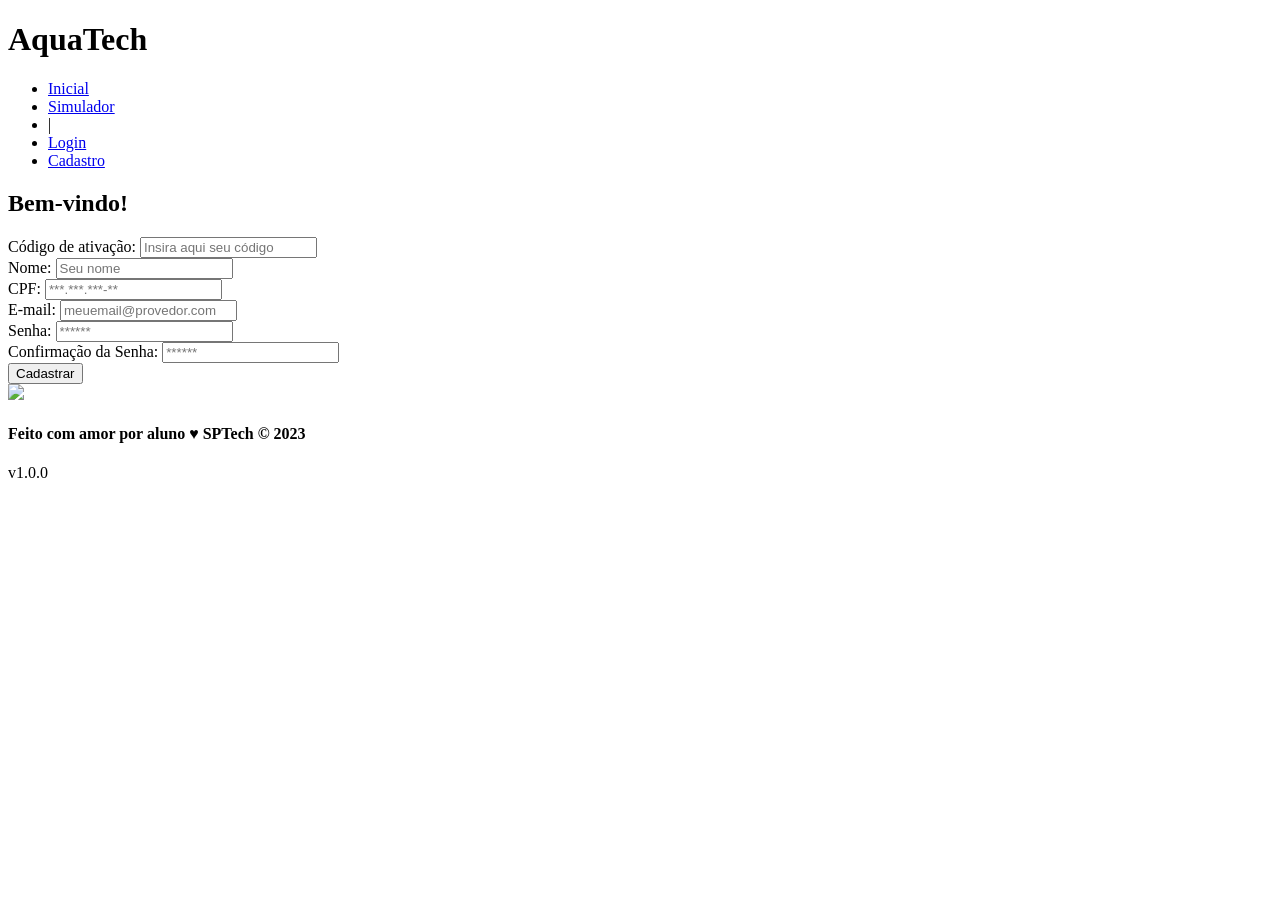
==== public/cadastro.html @ 796b5cca "Primeira atualização do projeto" ====
<!DOCTYPE html>
<html lang="pt-br">

<head>
  <meta charset="UTF-8" />
  <meta http-equiv="X-UA-Compatible" content="IE=edge" />
  <meta name="viewport" content="width=device-width, initial-scale=1.0" />

  <title>AquaTech | Cadastro</title>

  <script src="./js/sessao.js"></script>

  <link rel="stylesheet" href="./css/estilo.css" />
  <link rel="icon" href="./assets/icon/favicon2.ico" />
  <link rel="preconnect" href="https://fonts.gstatic.com" />
</head>

<body onload="listar()">
  <!--header inicio-->
  <div class="header">
    <div class="container">
      <h1 class="titulo">AquaTech</h1>
      <ul class="navbar">
        <li>
          <a href="index.html">Inicial</a>
        </li>
        <li>
          <a href="simulador.html">Simulador</a>
        </li>
        <li>|</li>
        <li>
          <a href="login.html">Login</a>
        </li>
        <li class="agora">
          <a href="#">Cadastro</a>
        </li>
      </ul>
    </div>
  </div>
  <!--header fim-->

  <div class="login">
    <div class="alerta_erro">
      <div class="card_erro" id="cardErro">
        <span id="mensagem_erro"></span>
      </div>
    </div>
    <div class="container">
      <div class="card card-cadastro">
        <h2>Bem-vindo!</h2>
        <div class="formulario">
          <!--
                         Para inserir mais um campo, copie uma das inputs abaixo.
                         Assim que inserir vá para o script abaixo.
                     -->
          <div class="campo">
            <span>Código de ativação:</span>
            <input id="codigo_input" type="text" placeholder="Insira aqui seu código" />
          </div>
          <div class="campo">
            <span>Nome:</span>
            <input id="nome_input" type="text" placeholder="Seu nome" />
          </div>
          <div class="campo">
            <span>CPF:</span>
            <input id="cpf_input" type="text" placeholder="***.***.***-**" />
          </div>
          <div class="campo">
            <span>E-mail:</span>
            <input id="email_input" type="text" placeholder="meuemail@provedor.com" />
          </div>
          <div class="campo">
            <span>Senha:</span>
            <input id="senha_input" type="password" placeholder="******" />
          </div>
          <div class="campo">
            <span>Confirmação da Senha:</span>
            <input id="confirmacao_senha_input" type="password" placeholder="******" />
          </div>
          <button class="botao" onclick="cadastrar()">Cadastrar</button>
        </div>
        <div id="div_aguardar" class="loading-div">
          <img src="./assets/circle-loading.gif" id="loading-gif" />
        </div>

        <div id="div_erros_login"></div>
      </div>
    </div>
  </div>

  <!--footer inicio-->
  <div class="footer">
    <div class="container">
      <h4>Feito com amor por aluno &hearts; SPTech &copy; 2023</h4>
      <span class="version">v1.0.0</span>
    </div>
  </div>
  <!--footer fim-->
</body>

</html>

<script>

  // Array para armazenar empresas cadastradas para validação de código de ativação 
  let listaEmpresasCadastradas = [];

  function cadastrar() {
    // aguardar();

    //Recupere o valor da nova input pelo nome do id
    // Agora vá para o método fetch logo abaixo
    var nomeVar = nome_input.value;
    var emailVar = email_input.value;
    var cpfVar = cpf_input.value;
    var senhaVar = senha_input.value;
    var confirmacaoSenhaVar = confirmacao_senha_input.value;
    var codigoVar = codigo_input.value;
    var idEmpresaVincular

    // Verificando se há algum campo em branco
    if (
      nomeVar == "" ||
      emailVar == "" ||
      cpfVar == "" ||
      senhaVar == "" ||
      confirmacaoSenhaVar == "" ||
      codigoVar == ""
    ) {
      cardErro.style.display = "block";
      mensagem_erro.innerHTML =
        "(Mensagem de erro para todos os campos em branco)";

      finalizarAguardar();
      return false;
    } else {
      setInterval(sumirMensagem, 5000);
    }

    // Verificando se o código de ativação é de alguma empresa cadastrada
    for (let i = 0; i < listaEmpresasCadastradas.length; i++) {
      if (listaEmpresasCadastradas[i].codigo_ativacao == codigoVar) {
        idEmpresaVincular = listaEmpresasCadastradas[i].id
        console.log("Código de ativação válido.");
        break;
      } else {
        cardErro.style.display = "block";
        mensagem_erro.innerHTML = "(Mensagem de erro para código inválido)";
        finalizarAguardar();
      }
    }

    // Enviando o valor da nova input
    fetch("/usuarios/cadastrar", {
      method: "POST",
      headers: {
        "Content-Type": "application/json",
      },
      body: JSON.stringify({
        // crie um atributo que recebe o valor recuperado aqui
        // Agora vá para o arquivo routes/usuario.js
        nomeServer: nomeVar,
        emailServer: emailVar,
        cpfServer: cpfVar,
        senhaServer: senhaVar,
        idEmpresaVincularServer: idEmpresaVincular
      }),
    })
      .then(function (resposta) {
        console.log("resposta: ", resposta);

        if (resposta.ok) {
          cardErro.style.display = "block";

          mensagem_erro.innerHTML =
            "Cadastro realizado com sucesso! Redirecionando para tela de Login...";

          setTimeout(() => {
            window.location = "login.html";
          }, "2000");

          limparFormulario();
          finalizarAguardar();
        } else {
          throw "Houve um erro ao tentar realizar o cadastro!";
        }
      })
      .catch(function (resposta) {
        console.log(`#ERRO: ${resposta}`);
        finalizarAguardar();
      });

    return false;
  }

  // Listando empresas cadastradas 
  function listar() {
    fetch("/empresas/listar", {
      method: "GET",
    })
      .then(function (resposta) {
        resposta.json().then((empresas) => {
          empresas.forEach((empresa) => {
            listaEmpresasCadastradas.push(empresa);

            console.log("listaEmpresasCadastradas")
            console.log(listaEmpresasCadastradas[0].codigo_ativacao)
          });
        });
      })
      .catch(function (resposta) {
        console.log(`#ERRO: ${resposta}`);
      });
  }

  function sumirMensagem() {
    cardErro.style.display = "none";
  }
</script>
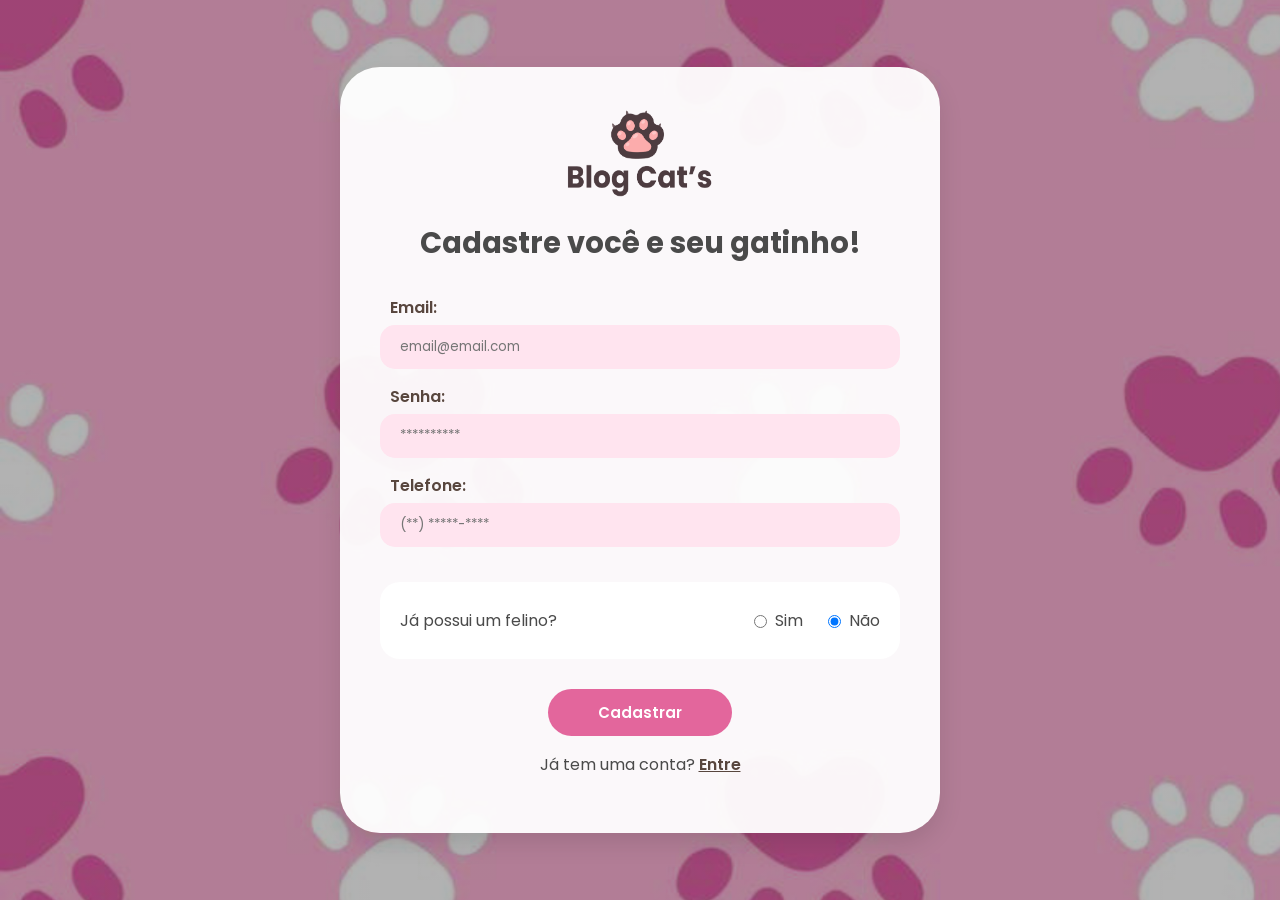
==== commit 1c0be002: "Primeira atualização com as páginas funcionando" ====
--- a/public/cadastro.html
+++ b/public/cadastro.html
@@ -2,218 +2,136 @@
 <html lang="pt-br">
 
 <head>
-  <meta charset="UTF-8" />
-  <meta http-equiv="X-UA-Compatible" content="IE=edge" />
-  <meta name="viewport" content="width=device-width, initial-scale=1.0" />
-
-  <title>AquaTech | Cadastro</title>
-
-  <script src="./js/sessao.js"></script>
-
-  <link rel="stylesheet" href="./css/estilo.css" />
-  <link rel="icon" href="./assets/icon/favicon2.ico" />
-  <link rel="preconnect" href="https://fonts.gstatic.com" />
+    <meta charset="UTF-8">
+    <meta name="viewport" content="width=device-width, initial-scale=1.0">
+    <title>Blog Cat's | Cadastro</title>
+    <link rel="stylesheet" href="./css/estilo.css">
+    <link rel="preconnect" href="https://fonts.googleapis.com">
+    <link href="https://fonts.googleapis.com/css2?family=Poppins:wght@300;400;600;800&display=swap" rel="stylesheet">
 </head>
 
-<body onload="listar()">
-  <!--header inicio-->
-  <div class="header">
-    <div class="container">
-      <h1 class="titulo">AquaTech</h1>
-      <ul class="navbar">
-        <li>
-          <a href="index.html">Inicial</a>
-        </li>
-        <li>
-          <a href="simulador.html">Simulador</a>
-        </li>
-        <li>|</li>
-        <li>
-          <a href="login.html">Login</a>
-        </li>
-        <li class="agora">
-          <a href="#">Cadastro</a>
-        </li>
-      </ul>
-    </div>
-  </div>
-  <!--header fim-->
+<body class="body-auth">
 
-  <div class="login">
-    <div class="alerta_erro">
-      <div class="card_erro" id="cardErro">
-        <span id="mensagem_erro"></span>
-      </div>
-    </div>
-    <div class="container">
-      <div class="card card-cadastro">
-        <h2>Bem-vindo!</h2>
-        <div class="formulario">
-          <!--
-                         Para inserir mais um campo, copie uma das inputs abaixo.
-                         Assim que inserir vá para o script abaixo.
-                     -->
-          <div class="campo">
-            <span>Código de ativação:</span>
-            <input id="codigo_input" type="text" placeholder="Insira aqui seu código" />
-          </div>
-          <div class="campo">
-            <span>Nome:</span>
-            <input id="nome_input" type="text" placeholder="Seu nome" />
-          </div>
-          <div class="campo">
-            <span>CPF:</span>
-            <input id="cpf_input" type="text" placeholder="***.***.***-**" />
-          </div>
-          <div class="campo">
-            <span>E-mail:</span>
-            <input id="email_input" type="text" placeholder="meuemail@provedor.com" />
-          </div>
-          <div class="campo">
-            <span>Senha:</span>
-            <input id="senha_input" type="password" placeholder="******" />
-          </div>
-          <div class="campo">
-            <span>Confirmação da Senha:</span>
-            <input id="confirmacao_senha_input" type="password" placeholder="******" />
-          </div>
-          <button class="botao" onclick="cadastrar()">Cadastrar</button>
-        </div>
-        <div id="div_aguardar" class="loading-div">
-          <img src="./assets/circle-loading.gif" id="loading-gif" />
-        </div>
+    <div class="alinhamento-auth">
+        <div class="card-auth">
+            <div class="logo-auth">
+                <img src="./assets/imgs/logo_sem_fundo.png" alt="Logo">
+            </div>
 
-        <div id="div_erros_login"></div>
-      </div>
-    </div>
-  </div>
+            <div id="etapa_usuario">
+                <h2>Cadastre você e seu gatinho!</h2>
+                <div class="formulario">
+                    <div class="campo">
+                        <span>Email:</span>
+                        <input id="email_input" type="text" placeholder="email@email.com">
+                    </div>
+                    <div class="campo">
+                        <span>Senha:</span>
+                        <input id="senha_input" type="password" placeholder="**********">
+                    </div>
+                    <div class="campo">
+                        <span>Telefone:</span>
+                        <input id="tel_input" type="text" placeholder="(**) *****-****">
+                    </div>
 
-  <!--footer inicio-->
-  <div class="footer">
-    <div class="container">
-      <h4>Feito com amor por aluno &hearts; SPTech &copy; 2023</h4>
-      <span class="version">v1.0.0</span>
-    </div>
-  </div>
-  <!--footer fim-->
+                    <div class="pergunta-pet">
+                        <p>Já possui um felino?</p>
+                        <div class="opcoes-radio">
+                            <label>
+                                <input type="radio" name="temPet" value="sim" onclick="mudarBotao('proximo')"> Sim
+                            </label>
+                            <label>
+                                <input type="radio" name="temPet" value="nao" onclick="mudarBotao('cadastrar')" checked>
+                                Não
+                            </label>
+                        </div>
+                    </div>
+                </div>
+            </div>
+
+            <div id="etapa_pet" style="display: none;">
+                <h2>Insira as informações sobre seu felino!</h2>
+                <div class="formulario">
+                    <div class="campo">
+                        <span>Nome:</span>
+                        <input id="nome_pet_input" type="text" placeholder="ex: Mingau">
+                    </div>
+                    <div class="linha-dupla">
+                        <div class="campo">
+                            <span>Idade:</span>
+                            <input id="idade_pet_input" type="number">
+                        </div>
+                        <div class="campo">
+                            <span>Peso (kg):</span>
+                            <input id="peso_pet_input" type="number">
+                        </div>
+                    </div>
+                    <div class="campo">
+                        <span>Dias de companheirismo:</span>
+                        <input id="tempo_pet_input" type="number">
+                    </div>
+
+                    <div class="container-img-pet">
+                    </div>
+                </div>
+            </div>
+
+            <div class="acoes-auth">
+                <div class="botoes-fluxo">
+                    <button id="btn_voltar" class="btn-voltar" onclick="voltarEtapa()"
+                        style="display: none;">Voltar</button>
+                    <button id="btn_acao" class="btn-enviar" onclick="proximaEtapa()">Cadastrar</button>
+                </div>
+                <p id="link_login">Já tem uma conta? <a href="login.html">Entre</a></p>
+            </div>
+            <script>
+                function mudarBotao(tipo) {
+                    const btn = document.getElementById('btn_acao');
+                    if (tipo === 'proximo') {
+                        btn.innerHTML = "Próximo ->";
+                    } else {
+                        btn.innerHTML = "Cadastrar";
+                    }
+                }
+
+                function proximaEtapa() {
+                    const temPet = document.querySelector('input[name="temPet"]:checked').value;
+                    const etapaUser = document.getElementById('etapa_usuario');
+                    const etapaPet = document.getElementById('etapa_pet');
+                    const btnAcao = document.getElementById('btn_acao');
+                    const btnVoltar = document.getElementById('btn_voltar');
+                    const linkLogin = document.getElementById('link_login');
+
+                    if (temPet === 'sim' && etapaPet.style.display === 'none') {
+                        // Vai para a etapa do pet
+                        etapaUser.style.display = 'none';
+                        etapaPet.style.display = 'block';
+                        btnAcao.innerHTML = "Finalizar Cadastro";
+                        btnVoltar.style.display = "block"; // Mostra botão voltar
+                        linkLogin.style.display = 'none';
+                    } else {
+                        // Finaliza o cadastro
+                        alert("Usuário e Pet cadastrados com sucesso!");
+                        window.location.href = "index.html";
+                    }
+                }
+
+                function voltarEtapa() {
+                    const etapaUser = document.getElementById('etapa_usuario');
+                    const etapaPet = document.getElementById('etapa_pet');
+                    const btnAcao = document.getElementById('btn_acao');
+                    const btnVoltar = document.getElementById('btn_voltar');
+                    const linkLogin = document.getElementById('link_login');
+
+                    // Volta para a etapa do usuário
+                    etapaUser.style.display = 'block';
+                    etapaPet.style.display = 'none';
+                    btnAcao.innerHTML = "Próximo ->";
+                    btnVoltar.style.display = "none"; // Esconde botão voltar
+                    linkLogin.style.display = 'block';
+                }
+                
+            </script>
 </body>
 
-</html>
-
-<script>
-
-  // Array para armazenar empresas cadastradas para validação de código de ativação 
-  let listaEmpresasCadastradas = [];
-
-  function cadastrar() {
-    // aguardar();
-
-    //Recupere o valor da nova input pelo nome do id
-    // Agora vá para o método fetch logo abaixo
-    var nomeVar = nome_input.value;
-    var emailVar = email_input.value;
-    var cpfVar = cpf_input.value;
-    var senhaVar = senha_input.value;
-    var confirmacaoSenhaVar = confirmacao_senha_input.value;
-    var codigoVar = codigo_input.value;
-    var idEmpresaVincular
-
-    // Verificando se há algum campo em branco
-    if (
-      nomeVar == "" ||
-      emailVar == "" ||
-      cpfVar == "" ||
-      senhaVar == "" ||
-      confirmacaoSenhaVar == "" ||
-      codigoVar == ""
-    ) {
-      cardErro.style.display = "block";
-      mensagem_erro.innerHTML =
-        "(Mensagem de erro para todos os campos em branco)";
-
-      finalizarAguardar();
-      return false;
-    } else {
-      setInterval(sumirMensagem, 5000);
-    }
-
-    // Verificando se o código de ativação é de alguma empresa cadastrada
-    for (let i = 0; i < listaEmpresasCadastradas.length; i++) {
-      if (listaEmpresasCadastradas[i].codigo_ativacao == codigoVar) {
-        idEmpresaVincular = listaEmpresasCadastradas[i].id
-        console.log("Código de ativação válido.");
-        break;
-      } else {
-        cardErro.style.display = "block";
-        mensagem_erro.innerHTML = "(Mensagem de erro para código inválido)";
-        finalizarAguardar();
-      }
-    }
-
-    // Enviando o valor da nova input
-    fetch("/usuarios/cadastrar", {
-      method: "POST",
-      headers: {
-        "Content-Type": "application/json",
-      },
-      body: JSON.stringify({
-        // crie um atributo que recebe o valor recuperado aqui
-        // Agora vá para o arquivo routes/usuario.js
-        nomeServer: nomeVar,
-        emailServer: emailVar,
-        cpfServer: cpfVar,
-        senhaServer: senhaVar,
-        idEmpresaVincularServer: idEmpresaVincular
-      }),
-    })
-      .then(function (resposta) {
-        console.log("resposta: ", resposta);
-
-        if (resposta.ok) {
-          cardErro.style.display = "block";
-
-          mensagem_erro.innerHTML =
-            "Cadastro realizado com sucesso! Redirecionando para tela de Login...";
-
-          setTimeout(() => {
-            window.location = "login.html";
-          }, "2000");
-
-          limparFormulario();
-          finalizarAguardar();
-        } else {
-          throw "Houve um erro ao tentar realizar o cadastro!";
-        }
-      })
-      .catch(function (resposta) {
-        console.log(`#ERRO: ${resposta}`);
-        finalizarAguardar();
-      });
-
-    return false;
-  }
-
-  // Listando empresas cadastradas 
-  function listar() {
-    fetch("/empresas/listar", {
-      method: "GET",
-    })
-      .then(function (resposta) {
-        resposta.json().then((empresas) => {
-          empresas.forEach((empresa) => {
-            listaEmpresasCadastradas.push(empresa);
-
-            console.log("listaEmpresasCadastradas")
-            console.log(listaEmpresasCadastradas[0].codigo_ativacao)
-          });
-        });
-      })
-      .catch(function (resposta) {
-        console.log(`#ERRO: ${resposta}`);
-      });
-  }
-
-  function sumirMensagem() {
-    cardErro.style.display = "none";
-  }
-</script>+</html>
--- a/public/css/estilo.css
+++ b/public/css/estilo.css
@@ -0,0 +1,823 @@
+:root {
+    --rosa-forte: #e3669c;
+    --rosa-suave: #ffe4ef;
+    --rosa-leve: #fff2f7;
+    --rosa-medio: #f5c0d8;
+    --amarelo: #f9d473;
+    --amarelo-suave: #fff9e6;
+    --marrom: #58463e;
+    --texto: #4a4a4a;
+    --branco: #ffffff;
+}
+
+* {
+    box-sizing: border-box;
+}
+
+body {
+    margin: 0;
+    padding: 0;
+    font-family: 'Poppins', sans-serif;
+    color: var(--texto);
+    background-color: var(--rosa-medio);
+    scroll-behavior: smooth;
+}
+
+/* ===== CONTAINER ===== */
+.container {
+    width: 85%;
+    margin: auto;
+    display: flex;
+    justify-content: space-between;
+    align-items: center;
+}
+
+/* ===== HEADER ===== */
+.header {
+    background-color: var(--branco);
+    height: 90px;
+    box-shadow: 0 2px 10px rgba(0, 0, 0, 0.05);
+    position: sticky;
+    top: 0;
+    z-index: 1000;
+    display: flex;
+    align-items: center;
+}
+
+.div-logo {
+    display: flex;
+    align-items: center;
+    gap: 12px;
+}
+
+.logo-img {
+    height: 75px;
+    width: 130px;
+}
+
+.titulo {
+    color: var(--marrom);
+    font-weight: 800;
+    font-size: 22px;
+    margin: 0;
+}
+
+/* Navbar */
+.navbar {
+    display: flex;
+    list-style: none;
+    gap: 25px;
+    align-items: center;
+    margin: 0;
+    padding: 0;
+}
+
+.navbar a {
+    text-decoration: none;
+    color: var(--texto);
+    font-weight: 500;
+    font-size: 15px;
+    transition: color 0.2s;
+}
+
+.navbar a:hover {
+    color: var(--rosa-forte);
+}
+
+/* Item ativo (Home) */
+.navbar li.agora a,
+.navbar li a.ativo {
+    background-color: var(--rosa-suave);
+    color: var(--texto);
+    padding: 6px 18px;
+    border-radius: 20px;
+}
+
+/* Separador | */
+.navbar li.separador {
+    color: #ccc;
+    font-weight: 300;
+}
+
+/* Separador | */
+.navbar li.separador {
+    color: #ccc;
+    font-weight: 300;
+}
+
+/* Grupo Entrar | Cadastrar — pílula rosa */
+.btn-grupo-auth {
+    display: flex;
+    align-items: center;
+    background-color: var(--rosa-forte);
+    border-radius: 25px;
+    padding: 8px 20px;
+    gap: 10px;
+}
+
+/* Botão Cadastrar-se */
+.navbar .btn-nav a {
+    background-color: var(--rosa-forte);
+    color: var(--branco) !important;
+    padding: 8px 20px;
+    border-radius: 20px;
+    font-weight: 600;
+    transition: background-color 0.2s;
+}
+
+.navbar .btn-nav a:hover {
+    background-color: #cf4f88;
+}
+
+/* ===== HERO / BANNER ===== */
+.banner {
+    background-color: var(--rosa-leve);
+    min-height: 90vh;
+    display: flex;
+    align-items: center;
+    overflow: visible;
+    position: relative;
+    overflow-x: hidden;
+    position: relative;
+}
+
+.main-content {
+    gap: 40px;
+}
+
+.hero-texto {
+    width: 50%;
+}
+
+.hero-texto p {
+    font-size: 62px;
+    font-weight: 800;
+    line-height: 1.1;
+    color: var(--marrom);
+    margin-bottom: 30px;
+    
+}
+
+.hero-texto span {
+    color: var(--rosa-forte);
+}
+
+.hero-texto h4 {
+    font-weight: 400;
+    font-size: 18px;
+    line-height: 1.7;
+    color: var(--texto);
+    margin-bottom: 35px;
+}
+
+.btn-hero {
+    background-color: var(--rosa-forte);
+    color: var(--branco);
+    border: none;
+    padding: 15px 40px;
+    border-radius: 50px;
+    font-size: 17px;
+    font-weight: 600;
+    cursor: pointer;
+    font-family: 'Poppins', sans-serif;
+    transition: background-color 0.2s, transform 0.2s;
+}
+
+.btn-hero:hover {
+    background-color: #cf4f88;
+    transform: scale(1.03);
+}
+
+/* Imagem Hero */
+.hero-img-container {
+    position: relative;
+    width: 70%;
+    display: flex;
+    justify-content: center;
+    align-items: center;
+    height: 520px;
+    position: relative;
+    /* Permite que o gatinho "vaze" para fora do container mas fique preso à borda da tela */
+    overflow: visible;
+}
+
+/* Foto principal: sem borda, circular */
+.img-gatinho-hero {
+    width: 500px;
+    height: 500px;
+    object-fit: cover;
+    border-radius: 50%;
+    border: none;
+    position: relative;
+    z-index: 2;
+}
+
+/* Círculo amarelo ATRÁS da foto principal */
+.circulo-amarelo {
+    position: absolute;
+    width: 200px;
+    height: 200px;
+    background-color: var(--amarelo);
+    border-radius: 50%;
+    /* levemente deslocado para direita/cima para aparecer atrás */
+    right: -30px;
+    top: 5px;
+    z-index: 1;
+}
+
+/* Bolinha pequena com o segundo gatinho — canto inferior direito */
+.bolinha-gatinho-pequeno {
+    position: absolute;
+    width: 280px;
+    height: 280px;
+    overflow: hidden;
+    bottom: 10px;
+    /* Move metade da largura para fora para criar o efeito meia-lua */
+    right: -100px; 
+    z-index: 3;
+    /* Remova box-shadow e border para evitar que a moldura apareça no corte */
+    box-shadow: none; 
+}
+
+.img-gatinho-pequeno {
+    width: 100%;
+    height: 100%;
+    /* Garante que a imagem preencha todo o espaço da div */
+    object-fit: cover; 
+    /* Ajusta a posição da imagem para a esquerda para o rosto do gato aparecer no semicírculo */
+    object-position: left center; 
+}
+
+/* ===== CURIOSIDADES ===== */
+.section-curiosidades {
+    padding: 80px 0;
+    background-color: var(--rosa-forte);
+}
+
+.container-curiosidades {
+    width: 80%;
+    margin: auto;
+}
+
+.titulo-sessao {
+    text-align: center;
+    color: var(--branco);
+    font-size: 32px;
+    font-weight: 700;
+    margin-bottom: 50px;
+}
+
+/* Cards de curiosidade */
+.card-curiosidade {
+    background: var(--branco);
+    border-radius: 30px;
+    display: flex;
+    align-items: center;
+    gap: 0;
+    margin-bottom: 30px;
+    overflow: hidden;
+    padding: 20px;
+    gap: 10px;
+}
+
+/* Card com borda de destaque (Antidoto) */
+.card-destaque {
+    border: 3px solid var(--rosa-medio);
+}
+
+.card-curiosidade img {
+    width: 280px;
+    height: 200px;
+    border-radius: 20px;
+    object-fit: cover;
+    flex-shrink: 0;
+}
+
+.texto-card {
+    padding: 10px 30px;
+}
+
+.texto-card h3 {
+    color: var(--rosa-forte);
+    font-size: 17px;
+    margin-top: 0;
+    margin-bottom: 10px;
+}
+
+.texto-card p {
+    font-size: 14px;
+    line-height: 1.7;
+    text-align: justify;
+    margin: 0;
+}
+
+/* CTA Pesquisa */
+.cta-pesquisa {
+    background-color: var(--amarelo-suave);
+    border-radius: 20px;
+    padding: 25px 40px;
+    text-align: center;
+    margin: 40px 0 20px;
+    font-size: 16px;
+    line-height: 1.7;
+    color: var(--texto);
+}
+
+.cta-pesquisa strong {
+    color: var(--marrom);
+}
+
+/* Escala da Felicidade */
+.escala-felicidade {
+    background-color: var(--rosa-suave);
+    border-radius: 30px;
+    overflow: hidden;
+    margin-bottom: 20px;
+}
+
+.escala-titulo {
+    background-color: var(--rosa-medio);
+    padding: 20px;
+    text-align: center;
+}
+
+.escala-titulo h3 {
+    margin: 0;
+    font-size: 22px;
+    font-weight: 800;
+    color: var(--rosa-forte);
+    letter-spacing: 1px;
+}
+
+.escala-corpo {
+    padding: 40px;
+    text-align: center;
+}
+
+.escala-corpo p {
+    font-size: 16px;
+    margin-bottom: 30px;
+    color: var(--texto);
+}
+
+/* Patinhas de votação */
+.patinhas-container {
+    display: flex;
+    justify-content: center;
+    gap: 30px;
+    margin-bottom: 30px;
+}
+
+.patinha-label {
+    display: flex;
+    flex-direction: column;
+    align-items: center;
+    cursor: pointer;
+    gap: 8px;
+}
+
+.patinha-label input[type="radio"] {
+    display: none;
+}
+
+.patinha-icone {
+    font-size: 40px;
+    opacity: 0.5;
+    transition: opacity 0.2s, transform 0.2s;
+}
+
+.patinha-label input[type="radio"]:checked + .patinha-icone {
+    opacity: 1;
+    transform: scale(1.2);
+}
+
+.patinha-label:hover .patinha-icone {
+    opacity: 0.85;
+    transform: scale(1.1);
+}
+
+.patinha-num {
+    font-size: 13px;
+    font-weight: 600;
+    color: var(--texto);
+}
+
+/* ===== BOTÃO ENVIAR (geral) ===== */
+.btn-enviar {
+    background-color: var(--rosa-forte);
+    color: var(--branco);
+    border: none;
+    padding: 12px 50px;
+    border-radius: 25px;
+    font-weight: 600;
+    font-size: 15px;
+    font-family: 'Poppins', sans-serif;
+    cursor: pointer;
+    transition: background-color 0.2s, transform 0.2s;
+}
+
+.btn-enviar:hover {
+    background-color: #cf4f88;
+    transform: scale(1.03);
+}
+
+/* ===== ADOÇÃO ===== */
+.section-adocao {
+    padding: 80px 0;
+    background-color: var(--branco);
+}
+
+/* Box título destaque */
+.box-titulo-adocao {
+    background-color: var(--rosa-suave);
+    border-radius: 25px;
+    padding: 35px 50px;
+    text-align: center;
+    width: 100%;
+    margin-bottom: 60px;
+    position: relative;
+}
+
+.patinha-deco {
+    font-size: 22px;
+    margin: 0 5px;
+}
+
+.box-titulo-adocao h2 {
+    font-size: 32px;
+    font-weight: 800;
+    color: var(--marrom);
+    margin: 10px 0 8px;
+}
+
+.box-titulo-adocao h2 em {
+    font-style: italic;
+}
+
+.subtitulo-adocao {
+    color: var(--rosa-forte);
+    font-weight: 600;
+    font-size: 17px;
+    margin: 0;
+}
+
+/* Flex texto + imagem */
+.adocao-flex {
+    gap: 60px;
+    margin-bottom: 60px;
+    align-items: center;
+}
+
+.texto-adocao {
+    width: 50%;
+}
+
+.desc-adocao {
+    font-size: 15px;
+    line-height: 1.8;
+    text-align: justify;
+    margin: 0;
+}
+
+.img-adocao img {
+    width: 420px;
+    border-radius: 30px;
+    object-fit: cover;
+}
+
+/* Box pesquisa (Qual sua relação com adoção) */
+.box-pesquisa {
+    background-color: var(--amarelo-suave);
+    border: 4px solid #d4c4cc;
+    border-radius: 30px;
+    padding: 40px 60px;
+    width: 100%;
+    text-align: center;
+}
+
+.box-pesquisa h3 {
+    font-size: 18px;
+    font-weight: 700;
+    color: var(--marrom);
+    margin-bottom: 25px;
+}
+
+.opcoes-pesquisa {
+    display: flex;
+    flex-direction: column;
+    align-items: flex-start;
+    width: fit-content;
+    margin: 0 auto 25px;
+    gap: 14px;
+}
+
+.opcoes-pesquisa label {
+    display: flex;
+    align-items: center;
+    gap: 12px;
+    font-size: 15px;
+    cursor: pointer;
+    background-color: var(--rosa-suave);
+    padding: 10px 25px;
+    border-radius: 20px;
+    width: 360px;
+    transition: background-color 0.2s;
+}
+
+.opcoes-pesquisa label:hover {
+    background-color: var(--rosa-medio);
+}
+
+.opcoes-pesquisa input[type="radio"] {
+    accent-color: var(--rosa-forte);
+    width: 16px;
+    height: 16px;
+}
+
+/* ===== FOOTER ===== */
+.footer {
+    background-color: var(--amarelo-suave);
+    padding: 50px 0;
+    border-top: 5px solid var(--amarelo);
+}
+
+.footer-content {
+    align-items: flex-start;
+    gap: 40px;
+    width: 100%;
+}
+
+.footer-logo {
+    display: flex;
+    flex-direction: column;
+    gap: 8px;
+}
+
+.footer-logo .titulo {
+    font-size: 20px;
+}
+
+.footer-slogan {
+    color: var(--rosa-forte);
+    font-weight: 600;
+    font-size: 14px;
+    margin: 0;
+    line-height: 1.6;
+}
+
+.footer-social p {
+    font-weight: 700;
+    margin-bottom: 14px;
+    font-size: 15px;
+}
+
+.footer-social ul {
+    list-style: none;
+    padding: 0;
+    margin: 0;
+    display: flex;
+    flex-direction: column;
+    gap: 10px;
+}
+
+.footer-social ul li {
+    display: flex;
+    align-items: center;
+    gap: 8px;
+    font-size: 14px;
+}
+
+.footer-social ul li a {
+    text-decoration: none;
+    color: var(--texto);
+    transition: color 0.2s;
+}
+
+.footer-social ul li a:hover {
+    color: var(--rosa-forte);
+}
+
+.icone-ig {
+    font-size: 18px;
+}
+
+/* Imagem do gatinho no footer */
+.footer-gato {
+    display: flex;
+    align-items: flex-end;
+}
+
+.img-footer-gato {
+    height: 150px;
+    object-fit: contain;
+}
+
+
+
+/* ===== ESTILIZAÇÃO LOGIN / CADASTRO ===== */
+
+.body-auth {
+    background-image: linear-gradient(rgba(0, 0, 0, 0.3), rgba(0, 0, 0, 0.3)), url('../assets/imgs/fundo_cadastro.png'); /* Sua imagem de fundo com patinhas */
+    background-size: cover;
+    display: flex;
+    justify-content: center;
+    align-items: center;
+    min-height: 100vh;
+}
+
+.card-auth {
+    background-color: rgba(255, 255, 255, 0.95);
+    width: 600px;
+    padding: 40px;
+    border-radius: 40px;
+    box-shadow: 0 10px 25px rgba(0,0,0,0.1);
+    text-align: center;
+}
+
+.logo-auth {
+    display: flex;
+    flex-direction: column;
+    align-items: center;
+    gap: 5px;
+    margin-bottom: 20px;
+}
+
+.logo-auth img { 
+    height: 90px;
+    width: 150px; 
+}
+.logo-auth h1 { font-size: 20px; color: var(--marrom); margin: 0; }
+
+.card-auth h2 {
+    color: var (--marrom);
+    font-size: 29px;
+    margin-bottom: 30px;
+}
+
+.formulario {
+    display: flex;
+    flex-direction: column;
+    gap: 15px;
+    text-align: left;
+}
+
+.campo {
+    display: flex;
+    flex-direction: column;
+    gap: 5px;
+}
+
+.campo span {
+    font-weight: 600;
+    color: var(--marrom);
+    margin-left: 10px;
+}
+
+.campo input {
+    background-color: var(--rosa-suave);
+    border: none;
+    padding: 12px 20px;
+    border-radius: 15px;
+    font-family: 'Poppins', sans-serif;
+    outline: none;
+}
+
+.linha-dupla {
+    display: flex;
+    gap: 20px;
+}
+
+.linha-dupla .campo { width: 50%; }
+
+.pergunta-pet {
+    margin-top: 20px;
+    display: flex;
+    justify-content: space-between;
+    align-items: center;
+    background-color: var(--branco);
+    padding: 10px 20px;
+    border-radius: 20px;
+}
+
+.opcoes-radio {
+    display: flex;
+    gap: 20px;
+}
+
+.opcoes-radio label {
+    cursor: pointer;
+    display: flex;
+    align-items: center;
+    gap: 5px;
+}
+
+.acoes-auth {
+    margin-top: 30px;
+}
+
+.acoes-auth a {
+    color: var(--marrom);
+    font-weight: 600;
+    text-decoration: underline;
+}
+
+
+/* Posicionamento dos botões lado a lado */
+.botoes-fluxo {
+    display: flex;
+    justify-content: center;
+    align-items: center;
+    gap: 15px;
+    margin-bottom: 15px;
+}
+
+/* Estilo do botão voltar */
+.btn-voltar {
+    background-color: var(--rosa-medio);
+    color: var(--marrom);
+    border: none;
+    padding: 12px 30px;
+    border-radius: 25px;
+    font-weight: 600;
+    cursor: pointer;
+    font-family: 'Poppins', sans-serif;
+    transition: 0.2s;
+}
+
+.btn-voltar:hover {
+    background-color: var(--rosa-suave);
+}
+
+#etapa_pet .formulario {
+    position: relative;
+    padding-bottom: 20px; /* Espaço extra no final para não embolar com botões */
+}
+
+
+/* ===== LOGIN ===== */
+
+.body-login {
+    min-height: 100vh;
+    background-image: linear-gradient(rgba(0, 0, 0, 0.2), rgba(0, 0, 0, 0.2)), url('../assets/imgs/fundo_login2.jpg'); /* Sua imagem de fundo com patinhas */
+    background-size: cover;
+    background-position: center;
+    display: flex;
+    align-items: center;
+}
+
+/* CONTAINER */
+.container-login {
+    width: 100%;
+    display: flex;
+    justify-content: flex-end;
+    padding-right: 130px;
+}
+
+/* CARD LOGIN */
+.card-login {
+    width: 480px;
+    background-color: var(--rosa-leve);
+    border-radius: 30px;
+    padding: 40px;
+    display: flex;
+    flex-direction: column;
+    gap: 15px;
+    margin-top: 8px;
+
+}
+
+/* TÍTULO */
+.card-login h2 {
+    color: var(--marrom);
+    font-size: 34px;
+    font-weight: 700; 
+    text-align: center;
+    margin-top: 4px;
+}
+
+/* BOTÃO */
+.btn-login {
+    width: 200px;
+    height: 55px;
+    border: none;
+    border-radius: 18px;
+    background-color: var(--rosa-forte);
+    color: white;
+    font-size: 22px;
+    font-weight: 600;
+    cursor: pointer;
+    align-self: center;
+    margin-top: 10px;
+    transition: 0.3s;
+}
+
+.btn-login:hover {
+    transform: scale(1.05);
+}
+
+/* MENSAGEM */
+#mensagem {
+    text-align: center;
+    font-size: 16px;
+    font-weight: 500;
+}
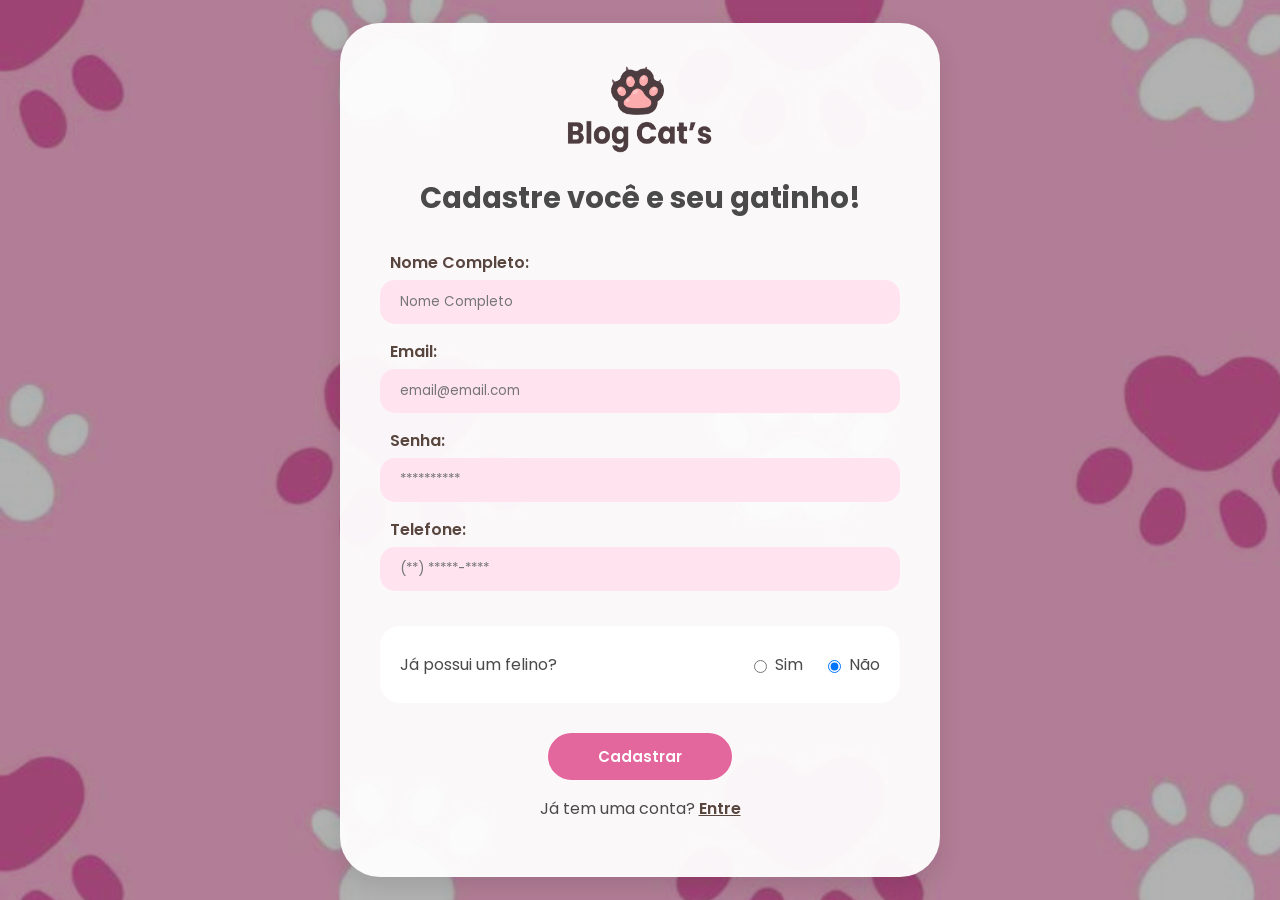
==== commit b1ff5951: "Atualização do projeto, com incerção no banco de dados" ====
--- a/public/cadastro.html
+++ b/public/cadastro.html
@@ -21,6 +21,10 @@
             <div id="etapa_usuario">
                 <h2>Cadastre você e seu gatinho!</h2>
                 <div class="formulario">
+                    <div class="campo">
+                        <span>Nome Completo:</span>
+                        <input id="nome_input" type="text" placeholder="Nome Completo">
+                    </div>
                     <div class="campo">
                         <span>Email:</span>
                         <input id="email_input" type="text" placeholder="email@email.com">
@@ -85,6 +89,7 @@
                 <p id="link_login">Já tem uma conta? <a href="login.html">Entre</a></p>
             </div>
             <script>
+                // Função para mudar o texto do botão conforme a seleção do rádio
                 function mudarBotao(tipo) {
                     const btn = document.getElementById('btn_acao');
                     if (tipo === 'proximo') {
@@ -102,35 +107,114 @@
                     const btnVoltar = document.getElementById('btn_voltar');
                     const linkLogin = document.getElementById('link_login');
 
+                    // Se marcou que tem pet e ainda está na primeira etapa
                     if (temPet === 'sim' && etapaPet.style.display === 'none') {
-                        // Vai para a etapa do pet
-                        etapaUser.style.display = 'none';
-                        etapaPet.style.display = 'block';
-                        btnAcao.innerHTML = "Finalizar Cadastro";
-                        btnVoltar.style.display = "block"; // Mostra botão voltar
-                        linkLogin.style.display = 'none';
+                        // Validação básica da primeira etapa antes de prosseguir
+                        if (validarPrimeiraEtapa()) {
+                            etapaUser.style.display = 'none';
+                            etapaPet.style.display = 'block';
+                            btnAcao.innerHTML = "Finalizar Cadastro";
+                            btnVoltar.style.display = "block";
+                            linkLogin.style.display = 'none';
+                        }
                     } else {
-                        // Finaliza o cadastro
-                        alert("Usuário e Pet cadastrados com sucesso!");
-                        window.location.href = "index.html";
-                    }
+                        // Se não tem pet OU se já está na etapa do pet, chama o cadastro final
+                        cadastrar();
+                    }
+                }
+
+                function validarPrimeiraEtapa() {
+                    var email = email_input.value;
+                    var senha = senha_input.value;
+                    if (email == "" || senha == "") {
+                        alert("Por favor, preencha email e senha para continuar.");
+                        return false;
+                    }
+                    return true;
+                }
+
+                function cadastrar() {
+                    // Recuperando os valores do formulário
+                    var nomeVar = nome_input.value;
+                    var emailVar = email_input.value;
+                    var senhaVar = senha_input.value;
+                    var telefoneVar = tel_input.value;
+                    var temPetVar = document.querySelector('input[name="temPet"]:checked').value === 'sim' ? 1 : 0;
+
+                    var nomePetVar = (temPetVar == 1) ? nome_pet_input.value : null;
+                    var idadePetVar = (temPetVar == 1) ? idade_pet_input.value : null;
+                    var pesoPetVar = (temPetVar == 1) ? peso_pet_input.value : null;
+                    var diasVar = (temPetVar == 1) ? tempo_pet_input.value : null;
+
+                    if (nomeVar == "" || emailVar == "" || senhaVar == "") {
+                        alert("Campos obrigatórios vazios!");
+                        return;
+                    }
+
+
+                    // Validação parte
+                    // Se tiver pet, validamos os campos antes de enviar
+                    if (temPetVar == 1) {
+                        var nomePetVar = nome_pet_input.value;
+                        var idadePetVar = idade_pet_input.value;
+                        var pesoPetVar = peso_pet_input.value.replace(',', '.'); // Garante o ponto decimal
+                        var diasVar = tempo_pet_input.value;
+
+                        // VALIDAÇÃO: Se algum campo estiver vazio ou for inválido
+                        if (nomePetVar == "" || idadePetVar == "" || pesoPetVar == "" || diasVar == "") {
+                            alert("Por favor, preencha todos os campos do seu pet para continuar!");
+                            return false; // Interrompe a função e não faz o fetch
+                        }
+
+                        if (Number(pesoPetVar) <= 0 || Number(idadePetVar) < 0) {
+                            alert("Por favor, insira valores válidos para peso e idade!");
+                            return false;
+                        }
+                    }
+
+                    // Enviando para o servidor via Fetch
+                    fetch("/usuarios/cadastrar", {
+                        method: "POST",
+                        headers: {
+                            "Content-Type": "application/json",
+                        },
+                        body: JSON.stringify({
+                            nomeServer: nomeVar,
+                            emailServer: emailVar,
+                            senhaServer: senhaVar,
+                            telefoneServer: telefoneVar,
+                            temPetServer: temPetVar,
+                            // Dados do pet (opcional para o servidor tratar depois)
+                            nomePetServer: nomePetVar,
+                            idadePetServer: idadePetVar,
+                            pesoPetServer: pesoPetVar, // <-- Verifique se este nome está igual ao do Controller
+                            diasServer: diasVar
+                        }),
+                    })
+                        .then(function (resposta) {
+                            if (resposta.ok) {
+                                alert("Cadastro realizado com sucesso! Redirecionando para o login...");
+                                setTimeout(() => {
+                                    window.location = "login.html";
+                                }, 1000);
+                            } else {
+                                throw "Houve um erro ao tentar realizar o cadastro!";
+                            }
+                        })
+                        .catch(function (resposta) {
+                            console.log(`#ERRO: ${resposta}`);
+                        });
+
+                    return false;
                 }
 
                 function voltarEtapa() {
-                    const etapaUser = document.getElementById('etapa_usuario');
-                    const etapaPet = document.getElementById('etapa_pet');
-                    const btnAcao = document.getElementById('btn_acao');
-                    const btnVoltar = document.getElementById('btn_voltar');
-                    const linkLogin = document.getElementById('link_login');
-
-                    // Volta para a etapa do usuário
-                    etapaUser.style.display = 'block';
-                    etapaPet.style.display = 'none';
-                    btnAcao.innerHTML = "Próximo ->";
-                    btnVoltar.style.display = "none"; // Esconde botão voltar
-                    linkLogin.style.display = 'block';
-                }
-                
+                    document.getElementById('etapa_usuario').style.display = 'block';
+                    document.getElementById('etapa_pet').style.display = 'none';
+                    document.getElementById('btn_acao').innerHTML = "Próximo ->";
+                    document.getElementById('btn_voltar').style.display = "none";
+                    document.getElementById('link_login').style.display = 'block';
+                }
             </script>
 </body>
 
--- a/public/css/estilo.css
+++ b/public/css/estilo.css
@@ -113,6 +113,26 @@
     border-radius: 25px;
     padding: 8px 20px;
     gap: 10px;
+    color: var(--branco) !important; /* Força o texto dentro da pílula a ser branco */
+}
+
+/* Garante que os links dentro da pílula também fiquem brancos e sem sublinhado */
+.btn-grupo-auth a {
+    color: var(--branco) !important;
+}
+
+/* Estilo para a frase Olá, Usuário */
+.texto-logado {
+    color: #5D4037; /* Um tom de marrom escuro/café */
+    font-weight: 500;
+    font-size: 16px;
+    margin-right: 15px;
+}
+
+#li_logado {
+    display: none; /* O JS vai mudar para flex ou block */
+    align-items: center;
+    list-style: none;
 }
 
 /* Botão Cadastrar-se */
@@ -820,4 +840,78 @@
     text-align: center;
     font-size: 16px;
     font-weight: 500;
+    
+}
+
+
+/* PÁGINA DE COMENTÁRIOS */
+.section-comentarios {
+    padding: 60px 0;
+    background-color: #fcfcfc;
+}
+
+.box-comentarios {
+    background-color: #fbe9ef; /* Rosa clarinho do protótipo */
+    padding: 40px;
+    border-radius: 20px;
+    max-width: 900px;
+    margin: 0 auto;
+}
+
+.box-comentarios h2 {
+    text-align: center;
+    color: #333;
+    margin-bottom: 30px;
+    font-size: 22px;
+}
+
+.comentario-item {
+    display: flex;
+    align-items: center;
+    gap: 15px;
+    margin-bottom: 20px;
+}
+
+.avatar-comment {
+    width: 60px;
+    height: 60px;
+    border-radius: 50%;
+}
+
+.texto-comentario {
+    background-color: #f4bacd; /* Tom de rosa mais forte para o balão */
+    padding: 15px 25px;
+    border-radius: 30px;
+    flex: 1;
+}
+
+.publicar-comentario {
+    margin-top: 30px;
+    display: flex;
+    gap: 10px;
+}
+
+.publicar-comentario textarea {
+    flex: 1;
+    height: 80px;
+    border-radius: 15px;
+    border: none;
+    padding: 15px;
+    font-family: 'Poppins', sans-serif;
+    resize: none;
+}
+
+.btn-enviar-comentario {
+    background-color: #e36a94;
+    color: white;
+    border: none;
+    padding: 0 30px;
+    border-radius: 15px;
+    cursor: pointer;
+    font-weight: bold;
+    transition: 0.3s;
+}
+
+.btn-enviar-comentario:hover {
+    background-color: #c54b75;
 }
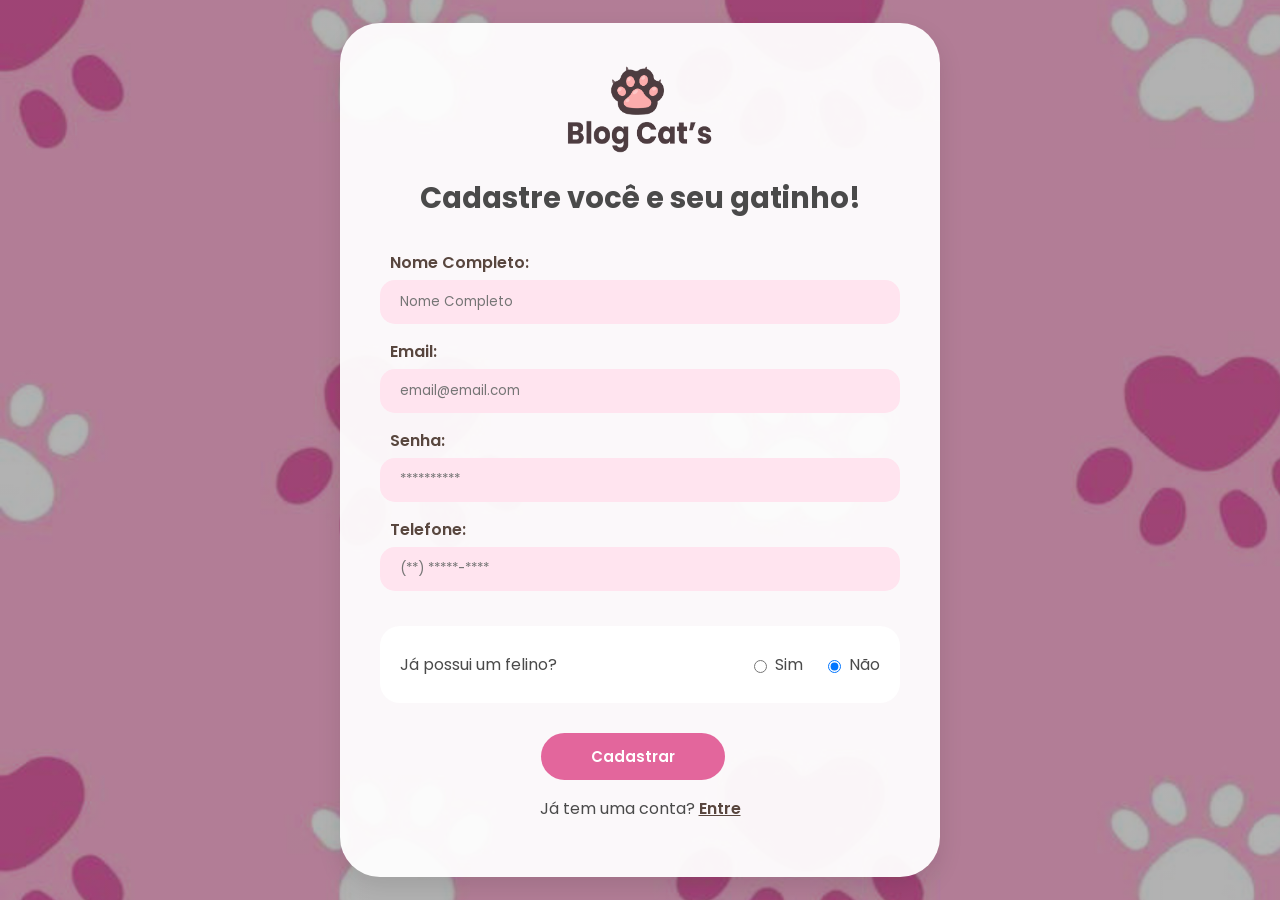
==== commit 03c25791: "subi tudo ate agora" ====
--- a/public/cadastro.html
+++ b/public/cadastro.html
@@ -17,7 +17,6 @@
             <div class="logo-auth">
                 <img src="./assets/imgs/logo_sem_fundo.png" alt="Logo">
             </div>
-
             <div id="etapa_usuario">
                 <h2>Cadastre você e seu gatinho!</h2>
                 <div class="formulario">
@@ -85,6 +84,7 @@
                     <button id="btn_voltar" class="btn-voltar" onclick="voltarEtapa()"
                         style="display: none;">Voltar</button>
                     <button id="btn_acao" class="btn-enviar" onclick="proximaEtapa()">Cadastrar</button>
+                    <div id="mensagem"></div>
                 </div>
                 <p id="link_login">Já tem uma conta? <a href="login.html">Entre</a></p>
             </div>
@@ -193,8 +193,7 @@
                     })
                         .then(function (resposta) {
                             if (resposta.ok) {
-                                alert("Cadastro realizado com sucesso! Redirecionando para o login...");
-                                setTimeout(() => {
+                                    mensagem.innerHTML = `<span style="color:green;">Cadastro realizado com sucesso! Redirecionando...</span>`;                                setTimeout(() => {
                                     window.location = "login.html";
                                 }, 1000);
                             } else {
@@ -217,5 +216,4 @@
                 }
             </script>
 </body>
-
-</html>+</html>
--- a/public/css/estilo.css
+++ b/public/css/estilo.css
@@ -55,12 +55,6 @@
     width: 130px;
 }
 
-.titulo {
-    color: var(--marrom);
-    font-weight: 800;
-    font-size: 22px;
-    margin: 0;
-}
 
 /* Navbar */
 .navbar {
@@ -91,12 +85,6 @@
     color: var(--texto);
     padding: 6px 18px;
     border-radius: 20px;
-}
-
-/* Separador | */
-.navbar li.separador {
-    color: #ccc;
-    font-weight: 300;
 }
 
 /* Separador | */
@@ -381,45 +369,47 @@
 }
 
 /* Patinhas de votação */
-.patinhas-container {
-    display: flex;
-    justify-content: center;
-    gap: 30px;
-    margin-bottom: 30px;
-}
-
-.patinha-label {
-    display: flex;
-    flex-direction: column;
-    align-items: center;
-    cursor: pointer;
-    gap: 8px;
-}
-
+/* Esconde o círculo padrão do rádio, mas mantém ele funcional */
 .patinha-label input[type="radio"] {
     display: none;
-}
-
+    flex-direction: column; /* Ícone em cima, número embaixo */
+    align-items: center;
+}
+.patinhas-container {
+    display: flex;         /* Coloca os itens lado a lado */
+    justify-content: center; /* Centraliza o grupo no meio da tela */
+    align-items: center;     /* Alinha verticalmente */
+    gap: 30px;              /* Espaçamento entre cada patinha */
+    margin: 20px 0;         /* Espaço em cima e embaixo do grupo */
+}
+
+/* Estilo padrão da patinha (não selecionada) */
 .patinha-icone {
-    font-size: 40px;
-    opacity: 0.5;
-    transition: opacity 0.2s, transform 0.2s;
-}
-
+    font-size: 30px;
+    cursor: pointer;
+    transition: transform 0.2s, color 0.2s;
+    display: block;
+    color: #ccc; /* Cor cinza quando não selecionada */
+}
+
+/* Efeito de Hover: aumenta um pouco quando passa o mouse */
+.patinha-label:hover .patinha-icone {
+    transform: scale(1.2);
+    color: var(--rosa-forte); /* Usa a variável que você já tem */
+}
+
+/* O PULO DO GATO: Estilo quando o rádio está selecionado */
 .patinha-label input[type="radio"]:checked + .patinha-icone {
-    opacity: 1;
-    transform: scale(1.2);
-}
-
-.patinha-label:hover .patinha-icone {
-    opacity: 0.85;
-    transform: scale(1.1);
-}
-
+    color: var(--rosa-forte); /* Fica rosa */
+    transform: scale(1.6);     /* Fica um pouco maior */
+    filter: drop-shadow(0px 0px 5px rgba(207, 79, 136, 0.5)); /* Brilho suave */
+}
+
+/* Estilo do número embaixo da patinha */
 .patinha-num {
-    font-size: 13px;
-    font-weight: 600;
-    color: var(--texto);
+    display: block;
+    font-weight: bold;
+    color: #5D4037; /* Marrom para combinar com o menu */
 }
 
 /* ===== BOTÃO ENVIAR (geral) ===== */
@@ -441,6 +431,13 @@
     transform: scale(1.03);
 }
 
+.feedback-msg {
+    margin-top: 15px;
+    font-weight: 600;
+    height: 20px; /* Reserva o espaço para não "pular" o layout */
+    text-align: center;
+}
+
 /* ===== ADOÇÃO ===== */
 .section-adocao {
     padding: 80px 0;
@@ -505,53 +502,108 @@
     object-fit: cover;
 }
 
-/* Box pesquisa (Qual sua relação com adoção) */
-.box-pesquisa {
-    background-color: var(--amarelo-suave);
-    border: 4px solid #d4c4cc;
+/* FORMULÁRIO DE ADOÇÃO */
+/* Container principal do formulário de adoção */
+.fundo-destaque {
+    background-color: #fffadc; /* Amarelo bem suave/creme */
+    padding: 60px 0;           /* Espaçamento para o conteúdo não grudar nas bordas */
+    width: 100%;               /* Garante que o fundo ocupe a largura toda */
+    border-bottom: 1px solid #F0F0F0; /* Linha sutil para separar da próxima seção */
+}
+
+/* Opcional: Se quiser que o card rosa interno continue branco para "saltar" do fundo amarelo */
+.adocao-container {
+    background-color: #ffe3e3; 
     border-radius: 30px;
-    padding: 40px 60px;
-    width: 100%;
-    text-align: center;
-}
-
-.box-pesquisa h3 {
-    font-size: 18px;
-    font-weight: 700;
-    color: var(--marrom);
-    margin-bottom: 25px;
-}
-
-.opcoes-pesquisa {
+    box-shadow: 0 10px 20px rgba(0,0,0,0.03); /* Sombra bem leve */
+}
+.adocao-container {
+    display: flex;
+    align-items: flex-start;
+    justify-content: space-between;
+    gap: 30px;
+    padding: 20px;
+    max-width: 900px;
+    margin: 0 auto;
+}
+
+/* Coluna da esquerda (Opções) */
+.adocao-opcoes {
+    flex: 1;
     display: flex;
     flex-direction: column;
-    align-items: flex-start;
-    width: fit-content;
-    margin: 0 auto 25px;
-    gap: 14px;
-}
-
-.opcoes-pesquisa label {
-    display: flex;
-    align-items: center;
-    gap: 12px;
-    font-size: 15px;
+    gap: 15px;
+}
+
+/* Estilização dos "Cards" de opção */
+.opcao-card {
+    display: flex;
+    align-items: center;
+    background-color: #ffffff; /* Fundo branco para destacar no card rosa */
+    border: 2px solid transparent;
+    border-radius: 15px;
+    padding: 15px;
     cursor: pointer;
-    background-color: var(--rosa-suave);
-    padding: 10px 25px;
+    transition: all 0.3s ease;
+    box-shadow: 0 4px 6px rgba(0,0,0,0.05);
+}
+
+.opcao-card:hover {
+    border-color: #ff6699; /* Cor rosa do seu tema */
+    transform: translateX(5px);
+}
+
+/* Quando o rádio estiver marcado, o card muda */
+.opcao-card input[type="radio"]:checked + .card-conteudo {
+    font-weight: bold;
+    color: #ff6699;
+}
+
+/* Esconde o rádio padrão, igual fizemos nas patinhas */
+.opcao-card input[type="radio"] {
+    margin-right: 15px;
+    accent-color: #ff6699; /* Cor da bolinha se decidir deixar visível */
+}
+
+/* Coluna da direita (Informativo) */
+.adocao-info {
+    flex: 1;
+    background-color: #fff5f8; /* Rosa bem clarinho */
     border-radius: 20px;
-    width: 360px;
-    transition: background-color 0.2s;
-}
-
-.opcoes-pesquisa label:hover {
-    background-color: var(--rosa-medio);
-}
-
-.opcoes-pesquisa input[type="radio"] {
-    accent-color: var(--rosa-forte);
-    width: 16px;
-    height: 16px;
+    padding: 30px;
+    min-height: 200px;
+    display: flex;
+    align-items: center;
+    justify-content: center;
+    text-align: center;
+    border: 1px dashed #ffb3cc;
+}
+
+.info-texto {
+    font-size: 1.1rem;
+    color: #bc0087;
+    line-height: 1.6;
+    animation: fadeIn 0.5s ease-in;
+}
+
+@keyframes fadeIn {
+    from { opacity: 0; transform: translateY(10px); }
+    to { opacity: 1; transform: translateY(0); }
+}
+/* Ajustando a imagem dentro do painel de informações */
+.adocao-info img {
+    max-width: 380px;    /* Define a largura máxima (ajuste conforme o gosto) */
+    height: auto;        /* Mantém a proporção da foto sem achatar */
+    margin-bottom: 15px; /* Espaço entre a foto e o texto */
+    border: 1px solid #ffb3cc; /* Uma bordinha rosa para dar um charme */
+}
+
+/* Container do texto e imagem para ficarem centralizados */
+.info-placeholder {
+    display: flex;
+    flex-direction: column;
+    align-items: center;
+    justify-content: center;
 }
 
 /* ===== FOOTER ===== */
